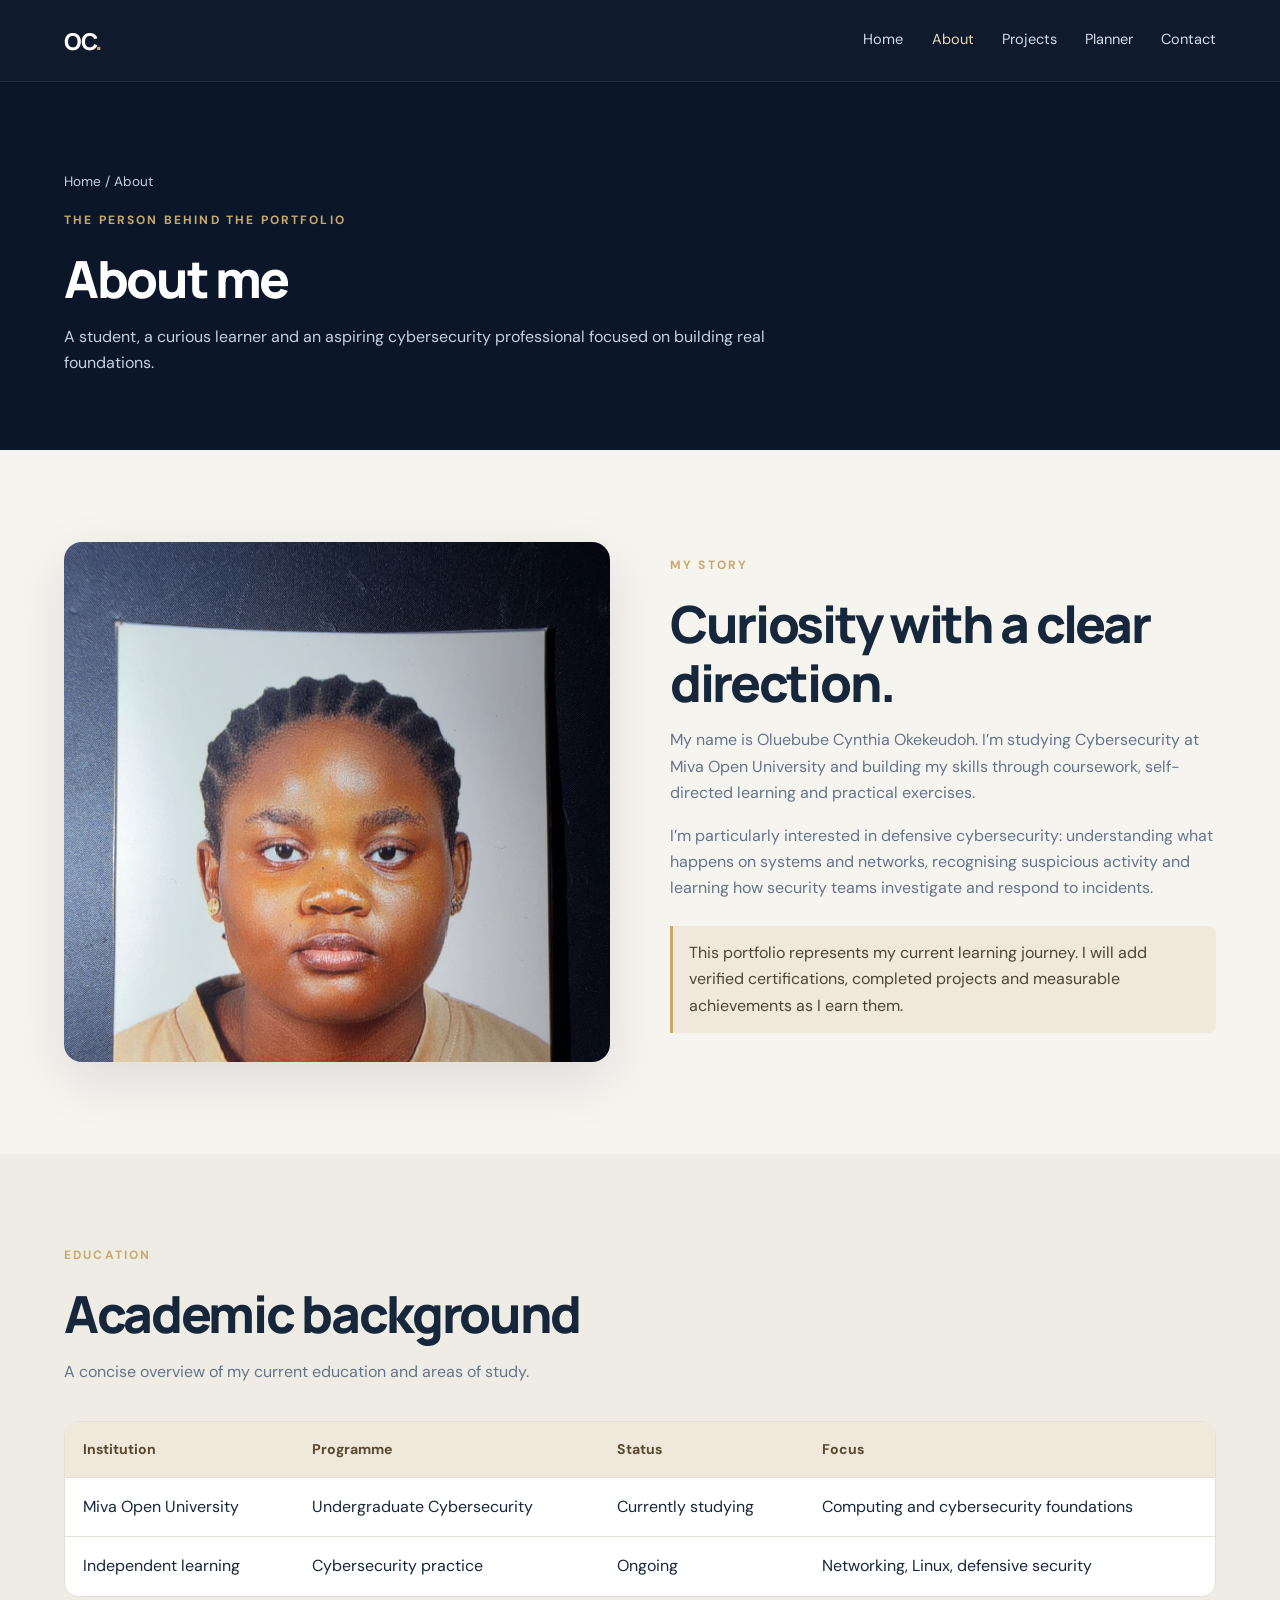
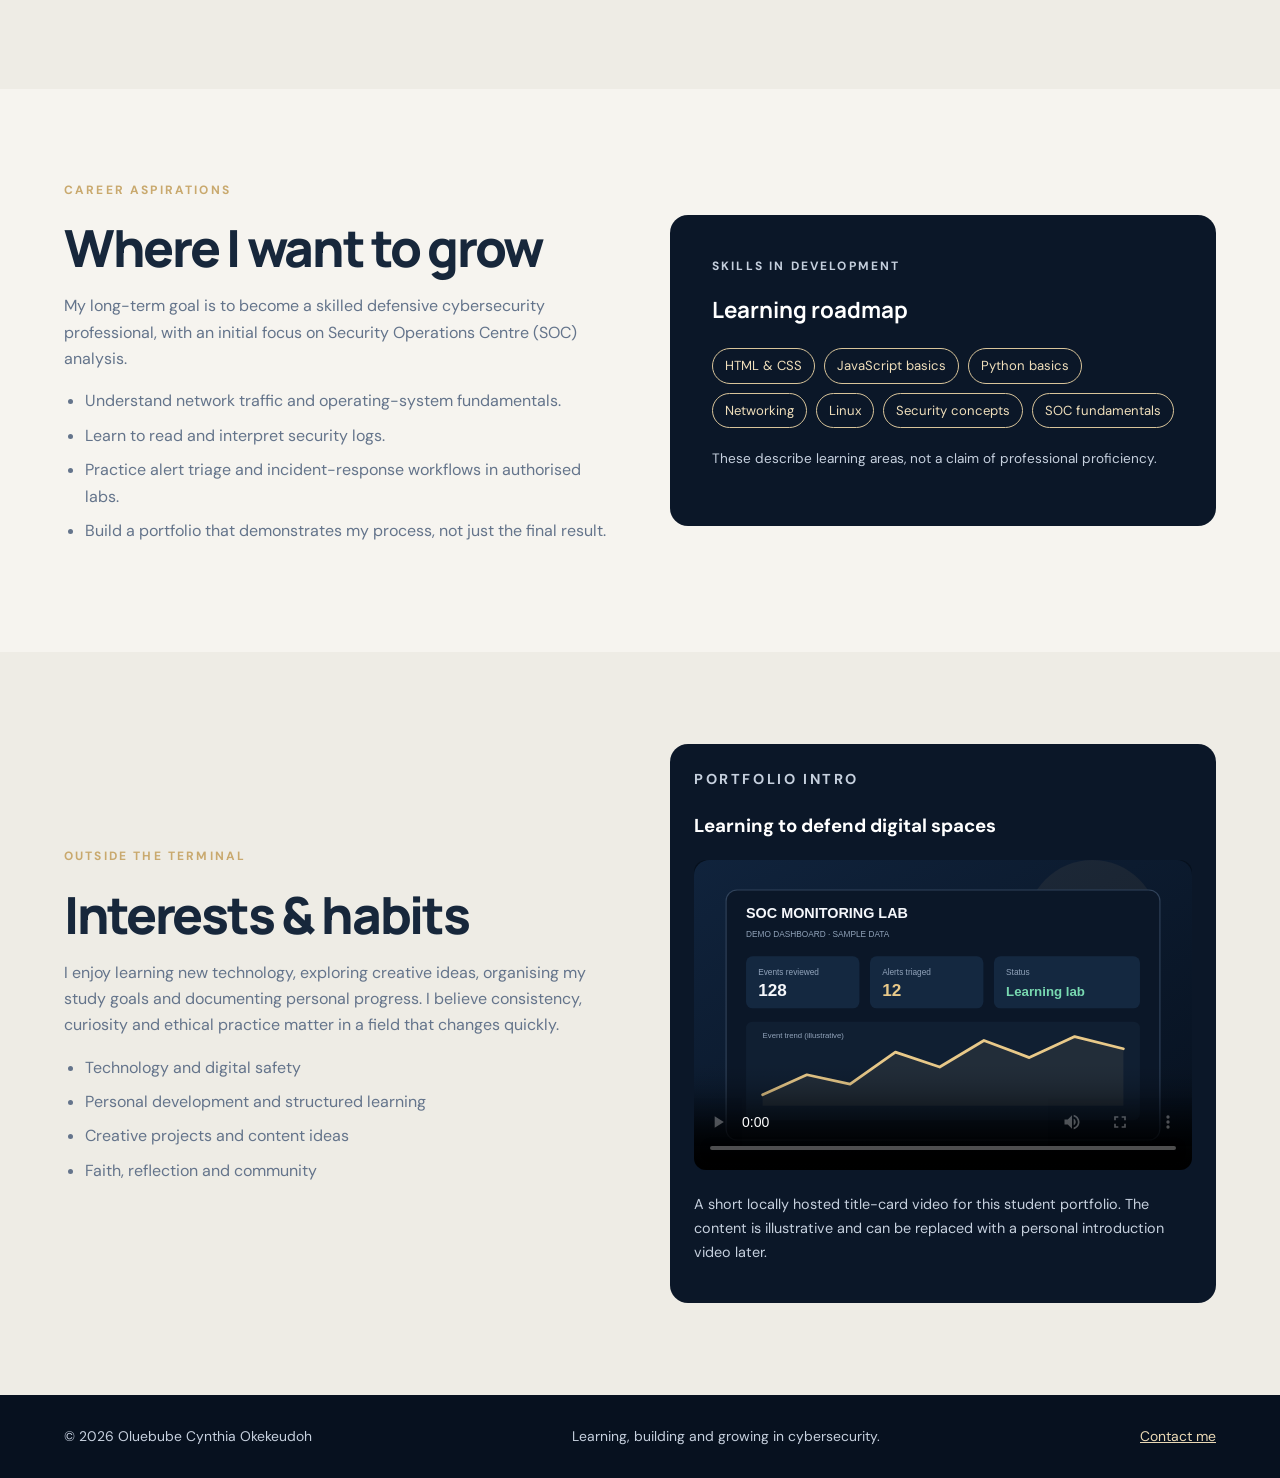
==== about.html @ e8171119 "Initial commit - my awesome website" ====
<!DOCTYPE html>
<html lang="en"><head><meta charset="UTF-8"><meta name="viewport" content="width=device-width, initial-scale=1.0"><meta name="description" content="About Oluebube Cynthia Okekeudoh, her education, career interests and technical learning."><title>About Me | Oluebube Cynthia Okekeudoh</title><link rel="stylesheet" href="style.css"><script src="script.js" defer></script></head>
<body><header class="site-header"><a class="brand" href="index.html">OC<span>.</span></a><button class="menu-toggle" aria-expanded="false" aria-controls="main-nav">Menu ☰</button><nav id="main-nav" aria-label="Main navigation"><a href="index.html">Home</a><a href="about.html" aria-current="page">About</a><a href="projects.html">Projects</a><a href="planner.html">Planner</a><a href="contact.html">Contact</a></nav></header>
<main><section class="page-heading"><div class="container"><p class="breadcrumb">Home / About</p><p class="eyebrow">THE PERSON BEHIND THE PORTFOLIO</p><h1>About me</h1><p>A student, a curious learner and an aspiring cybersecurity professional focused on building real foundations.</p></div></section>
<section class="section"><div class="container split"><div><img class="about-photo" src="images/profile.jpg" alt="Portrait of Oluebube Cynthia Okekeudoh"></div><div><p class="eyebrow">MY STORY</p><h2>Curiosity with a clear direction.</h2><p class="section-intro">My name is Oluebube Cynthia Okekeudoh. I’m studying Cybersecurity at Miva Open University and building my skills through coursework, self-directed learning and practical exercises.</p><p class="section-intro" style="margin-top:16px">I’m particularly interested in defensive cybersecurity: understanding what happens on systems and networks, recognising suspicious activity and learning how security teams investigate and respond to incidents.</p><p class="notice" style="margin-top:24px">This portfolio represents my current learning journey. I will add verified certifications, completed projects and measurable achievements as I earn them.</p></div></div></section>
<section class="section" style="background:#eeece5"><div class="container"><div class="section-head"><p class="eyebrow">EDUCATION</p><h2>Academic background</h2><p class="section-intro">A concise overview of my current education and areas of study.</p></div><div class="table-wrap"><table><thead><tr><th>Institution</th><th>Programme</th><th>Status</th><th>Focus</th></tr></thead><tbody><tr><td>Miva Open University</td><td>Undergraduate Cybersecurity</td><td>Currently studying</td><td>Computing and cybersecurity foundations</td></tr><tr><td>Independent learning</td><td>Cybersecurity practice</td><td>Ongoing</td><td>Networking, Linux, defensive security</td></tr></tbody></table></div></div></section>
<section class="section"><div class="container split"><div><p class="eyebrow">CAREER ASPIRATIONS</p><h2>Where I want to grow</h2><p class="section-intro">My long-term goal is to become a skilled defensive cybersecurity professional, with an initial focus on Security Operations Centre (SOC) analysis.</p><ul class="bullet-list"><li>Understand network traffic and operating-system fundamentals.</li><li>Learn to read and interpret security logs.</li><li>Practice alert triage and incident-response workflows in authorised labs.</li><li>Build a portfolio that demonstrates my process, not just the final result.</li></ul></div><div class="feature-panel"><p class="eyebrow">SKILLS IN DEVELOPMENT</p><h3>Learning roadmap</h3><div class="pill-row"><span class="pill">HTML & CSS</span><span class="pill">JavaScript basics</span><span class="pill">Python basics</span><span class="pill">Networking</span><span class="pill">Linux</span><span class="pill">Security concepts</span><span class="pill">SOC fundamentals</span></div><p class="small-note" style="color:#c6d0de;margin-top:20px">These describe learning areas, not a claim of professional proficiency.</p></div></div></section>
<section class="section" style="background:#eeece5"><div class="container split"><div><p class="eyebrow">OUTSIDE THE TERMINAL</p><h2>Interests & habits</h2><p class="section-intro">I enjoy learning new technology, exploring creative ideas, organising my study goals and documenting personal progress. I believe consistency, curiosity and ethical practice matter in a field that changes quickly.</p><ul class="bullet-list"><li>Technology and digital safety</li><li>Personal development and structured learning</li><li>Creative projects and content ideas</li><li>Faith, reflection and community</li></ul></div><div class="media-panel"><p class="eyebrow">PORTFOLIO INTRO</p><h3>Learning to defend digital spaces</h3><video controls preload="metadata" poster="images/project-soc.svg"><source src="media/cybersecurity-intro.mp4" type="video/mp4">Your browser does not support HTML5 video.</video><p>A short locally hosted title-card video for this student portfolio. The content is illustrative and can be replaced with a personal introduction video later.</p></div></div></section>
</main><footer class="site-footer"><p>© <span id="current-year"></span> Oluebube Cynthia Okekeudoh</p><p>Learning, building and growing in cybersecurity.</p><p><a href="contact.html">Contact me</a></p></footer></body></html>
---- style.css ----
@import url("https://fonts.googleapis.com/css2?family=DM+Sans:wght@400;500;600;700&family=Manrope:wght@400;500;600;700;800&display=swap");
:root {
  --navy: #0b1728;
  --navy2: #12243a;
  --ink: #17273b;
  --muted: #64748b;
  --gold: #c9a96e;
  --gold-light: #ead9b5;
  --paper: #f6f4ef;
  --white: #fff;
  --line: #e4e0d7;
  --green: #26795d;
  --shadow: 0 18px 55px rgba(11, 23, 40, 0.1);
}
* {
  box-sizing: border-box;
}
html {
  scroll-behavior: smooth;
}
body {
  margin: 0;
  background: var(--paper);
  color: var(--ink);
  font-family: "DM Sans", Arial, sans-serif;
  line-height: 1.65;
}
img {
  max-width: 100%;
  display: block;
}
a {
  color: inherit;
}
button,
input,
textarea {
  font: inherit;
}
.site-header {
  min-height: 82px;
  padding: 18px max(5vw, 24px);
  display: flex;
  align-items: center;
  justify-content: space-between;
  gap: 28px;
  background: rgba(11, 23, 40, 0.98);
  color: #fff;
  position: sticky;
  top: 0;
  z-index: 10;
  border-bottom: 1px solid rgba(255, 255, 255, 0.08);
}
.brand {
  font:
    800 1.45rem Manrope,
    sans-serif;
  letter-spacing: -0.06em;
  text-decoration: none;
}
.brand span {
  color: var(--gold);
}
nav {
  display: flex;
  align-items: center;
  gap: clamp(12px, 2.2vw, 30px);
}
nav a {
  text-decoration: none;
  color: #d4dce7;
  font-size: 0.91rem;
  transition: color 0.2s;
}
nav a:hover,
nav a[aria-current="page"] {
  color: var(--gold-light);
}
.menu-toggle {
  display: none;
  border: 1px solid #40516a;
  background: transparent;
  color: white;
  border-radius: 10px;
  padding: 8px 11px;
}
.container {
  width: min(1160px, 90%);
  margin-inline: auto;
}
.hero {
  background:
    radial-gradient(
      circle at 80% 20%,
      rgba(201, 169, 110, 0.16),
      transparent 30%
    ),
    var(--navy);
  color: #fff;
  padding: clamp(60px, 9vw, 112px) max(5vw, 24px);
  display: grid;
  grid-template-columns: 1.25fr 0.75fr;
  gap: clamp(35px, 7vw, 90px);
  align-items: center;
  min-height: 580px;
}
.hero-content {
  max-width: 720px;
}
.eyebrow {
  font-size: 0.75rem;
  letter-spacing: 0.18em;
  font-weight: 700;
  color: var(--gold);
  text-transform: uppercase;
  margin: 0 0 18px;
}
.hero h1 {
  font:
    800 clamp(2.5rem, 5.5vw, 5.1rem)/1.08 Manrope,
    sans-serif;
  letter-spacing: -0.055em;
  margin: 0 0 24px;
}
.hero h1 span {
  color: var(--gold-light);
}
.hero-description {
  color: #c6d0de;
  max-width: 640px;
  font-size: 1.08rem;
}
.hero-actions {
  display: flex;
  align-items: center;
  gap: 24px;
  flex-wrap: wrap;
  margin-top: 32px;
}
.button {
  display: inline-flex;
  align-items: center;
  justify-content: center;
  border: 1px solid var(--gold);
  background: var(--gold);
  color: #101d2e;
  text-decoration: none;
  font-weight: 700;
  padding: 13px 20px;
  border-radius: 8px;
  transition:
    transform 0.2s,
    background 0.2s;
}
.button:hover {
  transform: translateY(-2px);
  background: #ddbd82;
}
.button.secondary {
  background: transparent;
  color: var(--gold-light);
}
.text-link {
  color: var(--gold-light);
  text-decoration: none;
  font-weight: 600;
}
.hero-image {
  justify-self: center;
  width: min(100%, 360px);
  aspect-ratio: 4/5;
  position: relative;
}
.hero-image:before {
  content: "";
  position: absolute;
  inset: 18px -18px -18px 18px;
  border: 1px solid var(--gold);
  border-radius: 18px;
}
.hero-image img {
  position: relative;
  width: 100%;
  height: 100%;
  object-fit: cover;
  object-position: center 30%;
  border-radius: 18px;
  background: #d8d1c4;
  box-shadow: var(--shadow);
}
.hero-image .initials {
  height: 100%;
  display: grid;
  place-items: center;
  background: linear-gradient(145deg, #233d5a, #0b1728);
  border-radius: 18px;
  color: var(--gold);
  font: 800 5rem Manrope;
  position: relative;
}
.section {
  padding: clamp(56px, 8vw, 92px) 0;
}
.section-head {
  max-width: 700px;
  margin-bottom: 35px;
}
.section h2,
.page-heading h1 {
  font:
    800 clamp(2rem, 4vw, 3.4rem)/1.15 Manrope,
    sans-serif;
  letter-spacing: -0.045em;
  margin: 0 0 16px;
}
.section-intro {
  color: var(--muted);
  max-width: 760px;
  margin: 0;
}
.split {
  display: grid;
  grid-template-columns: 1fr 1fr;
  gap: 60px;
  align-items: center;
}
.feature-panel {
  background: var(--navy);
  color: white;
  border-radius: 18px;
  padding: clamp(25px, 4vw, 42px);
}
.feature-panel h3 {
  font: 700 1.4rem Manrope;
  margin-top: 0;
}
.feature-panel p {
  color: #c5cfdd;
}
.pill-row {
  display: flex;
  flex-wrap: wrap;
  gap: 9px;
  margin-top: 22px;
}
.pill {
  border: 1px solid #d8c49a;
  border-radius: 999px;
  padding: 6px 12px;
  font-size: 0.82rem;
  color: #f0dfbb;
}
.focus-grid,
.project-grid,
.stats-grid {
  display: grid;
  grid-template-columns: repeat(3, 1fr);
  gap: 18px;
}
.focus-card,
.project-card,
.content-card {
  background: #fff;
  border: 1px solid var(--line);
  border-radius: 16px;
  overflow: hidden;
  box-shadow: 0 6px 22px rgba(11, 23, 40, 0.035);
}
.focus-card {
  padding: 26px;
}
.icon-box {
  width: 46px;
  height: 46px;
  border-radius: 12px;
  background: #f0e7d6;
  color: #80643a;
  display: grid;
  place-items: center;
  font-size: 1.35rem;
  margin-bottom: 18px;
}
.focus-card h3,
.project-card h3,
.content-card h3 {
  font: 700 1.16rem Manrope;
  margin: 0 0 9px;
}
.focus-card p,
.project-card p,
.content-card p {
  color: var(--muted);
  margin: 0;
}
.project-card img {
  width: 100%;
  aspect-ratio: 16/10;
  object-fit: cover;
}
.project-body {
  padding: 23px;
}
.project-tag {
  display: inline-block;
  color: #826638;
  background: #f2e8d5;
  border-radius: 999px;
  padding: 4px 9px;
  font-size: 0.73rem;
  font-weight: 700;
  margin-bottom: 12px;
}
.project-links {
  display: flex;
  gap: 15px;
  flex-wrap: wrap;
  margin-top: 17px;
}
.project-links a {
  font-size: 0.88rem;
  font-weight: 700;
  color: #73582e;
  text-decoration: none;
}
.project-links a:hover {
  text-decoration: underline;
}
.page-heading {
  padding: 75px 0 58px;
  background: var(--navy);
  color: white;
}
.page-heading .container {
  max-width: 1160px;
}
.page-heading p:not(.eyebrow) {
  color: #c6d0de;
  max-width: 760px;
}
.breadcrumb {
  font-size: 0.85rem;
  color: #aebacc;
  margin-bottom: 18px;
}
.about-photo {
  width: 100%;
  max-height: 520px;
  object-fit: cover;
  object-position: center 25%;
  border-radius: 18px;
  box-shadow: var(--shadow);
}
.bullet-list {
  padding-left: 21px;
  color: var(--muted);
}
.bullet-list li {
  margin: 8px 0;
}
.table-wrap {
  overflow-x: auto;
  border: 1px solid var(--line);
  border-radius: 14px;
  background: white;
}
table {
  border-collapse: collapse;
  width: 100%;
  min-width: 520px;
}
th,
td {
  text-align: left;
  padding: 16px 18px;
  border-bottom: 1px solid var(--line);
}
th {
  background: #f0e8da;
  color: #59482e;
  font-size: 0.88rem;
}
tr:last-child td {
  border-bottom: 0;
}
.media-panel {
  background: var(--navy);
  color: #fff;
  border-radius: 18px;
  padding: 24px;
}
.media-panel video {
  width: 100%;
  border-radius: 12px;
  background: #06101d;
}
.media-panel p {
  color: #c6d0de;
  font-size: 0.9rem;
}
.planner-layout {
  display: grid;
  grid-template-columns: 0.8fr 1.2fr;
  gap: 25px;
  align-items: start;
}
.planner-form,
.task-panel,
.form-card {
  background: white;
  border: 1px solid var(--line);
  border-radius: 16px;
  padding: 25px;
  box-shadow: 0 6px 22px rgba(11, 23, 40, 0.035);
}
label {
  display: block;
  font-weight: 700;
  font-size: 0.9rem;
  margin: 0 0 7px;
}
input,
textarea,
select {
  width: 100%;
  padding: 12px 13px;
  border: 1px solid #cbd2db;
  border-radius: 8px;
  background: #fff;
  color: var(--ink);
  outline: none;
}
input:focus,
textarea:focus,
select:focus {
  border-color: #a98549;
  box-shadow: 0 0 0 3px rgba(201, 169, 110, 0.18);
}
.field {
  margin-bottom: 18px;
}
.form-message {
  min-height: 25px;
  font-size: 0.88rem;
  margin-top: 10px;
}
.form-message.error {
  color: #a22d2d;
}
.form-message.success {
  color: var(--green);
}
.task-list {
  list-style: none;
  margin: 0;
  padding: 0;
  display: grid;
  gap: 11px;
}
.task-item {
  display: flex;
  align-items: flex-start;
  gap: 12px;
  padding: 14px;
  border: 1px solid var(--line);
  border-radius: 10px;
  background: #fff;
}
.task-item input[type="checkbox"] {
  width: 18px;
  height: 18px;
  margin-top: 4px;
  accent-color: #26795d;
}
.task-text {
  flex: 1;
  overflow-wrap: anywhere;
}
.task-text.completed {
  text-decoration: line-through;
  color: #7a8797;
}
.task-meta {
  font-size: 0.78rem;
  color: var(--muted);
  display: block;
}
.delete-task {
  border: 0;
  background: #f8e9e7;
  color: #922f2a;
  padding: 7px 10px;
  border-radius: 7px;
  cursor: pointer;
}
.empty-state {
  color: var(--muted);
  padding: 24px 0;
  text-align: center;
}
.contact-grid {
  display: grid;
  grid-template-columns: 0.8fr 1.2fr;
  gap: 28px;
  align-items: start;
}
.contact-info {
  background: var(--navy);
  color: white;
  border-radius: 16px;
  padding: 28px;
}
.contact-info p {
  color: #c6d0de;
}
.contact-info a {
  color: var(--gold-light);
}
.contact-detail {
  padding: 14px 0;
  border-bottom: 1px solid #34465c;
}
.contact-detail:last-child {
  border-bottom: 0;
}
.site-footer {
  background: #07111f;
  color: #c6d0de;
  padding: 30px max(5vw, 24px);
  display: flex;
  justify-content: space-between;
  gap: 20px;
  flex-wrap: wrap;
  font-size: 0.87rem;
}
.site-footer p {
  margin: 0;
}
.site-footer a {
  color: var(--gold-light);
}
.notice {
  padding: 14px 16px;
  border-left: 3px solid var(--gold);
  background: #f0e8da;
  color: #4d4435;
  border-radius: 0 8px 8px 0;
}
.small-note {
  font-size: 0.85rem;
  color: var(--muted);
}
.fade-in {
  animation: fadeUp 0.65s ease both;
}
@keyframes fadeUp {
  from {
    opacity: 0;
    transform: translateY(14px);
  }
  to {
    opacity: 1;
    transform: translateY(0);
  }
}
@media (max-width: 850px) {
  .hero {
    grid-template-columns: 1fr 0.65fr;
  }
  .hero-image {
    width: min(100%, 280px);
  }
  .focus-grid,
  .project-grid,
  .stats-grid {
    grid-template-columns: repeat(2, 1fr);
  }
  .split {
    gap: 30px;
  }
  .planner-layout,
  .contact-grid {
    grid-template-columns: 1fr;
  }
}
@media (max-width: 640px) {
  .site-header {
    min-height: 72px;
    flex-wrap: wrap;
  }
  .menu-toggle {
    display: block;
  }
  nav {
    display: none;
    order: 3;
    flex-direction: column;
    align-items: stretch;
    width: 100%;
    gap: 0;
    padding-top: 8px;
  }
  nav.open {
    display: flex;
  }
  nav a {
    padding: 12px 0;
    border-top: 1px solid #2b3b50;
  }
  .hero {
    grid-template-columns: 1fr;
    padding-top: 58px;
    padding-bottom: 68px;
  }
  .hero-image {
    width: min(78%, 290px);
    margin: 20px auto 0;
  }
  .hero h1 {
    font-size: clamp(2.4rem, 12vw, 3.7rem);
  }
  .split {
    grid-template-columns: 1fr;
  }
  .focus-grid,
  .project-grid,
  .stats-grid {
    grid-template-columns: 1fr;
  }
  .page-heading {
    padding: 55px 0 42px;
  }
  .section {
    padding: 54px 0;
  }
  .site-footer {
    flex-direction: column;
  }
  .planner-form,
  .task-panel,
  .form-card {
    padding: 20px;
  }
  .contact-info {
    padding: 22px;
  }
}
@media (prefers-reduced-motion: reduce) {
  html {
    scroll-behavior: auto;
  }
  *,
  *::before,
  *::after {
    animation-duration: 0.01ms !important;
    transition-duration: 0.01ms !important;
  }
}
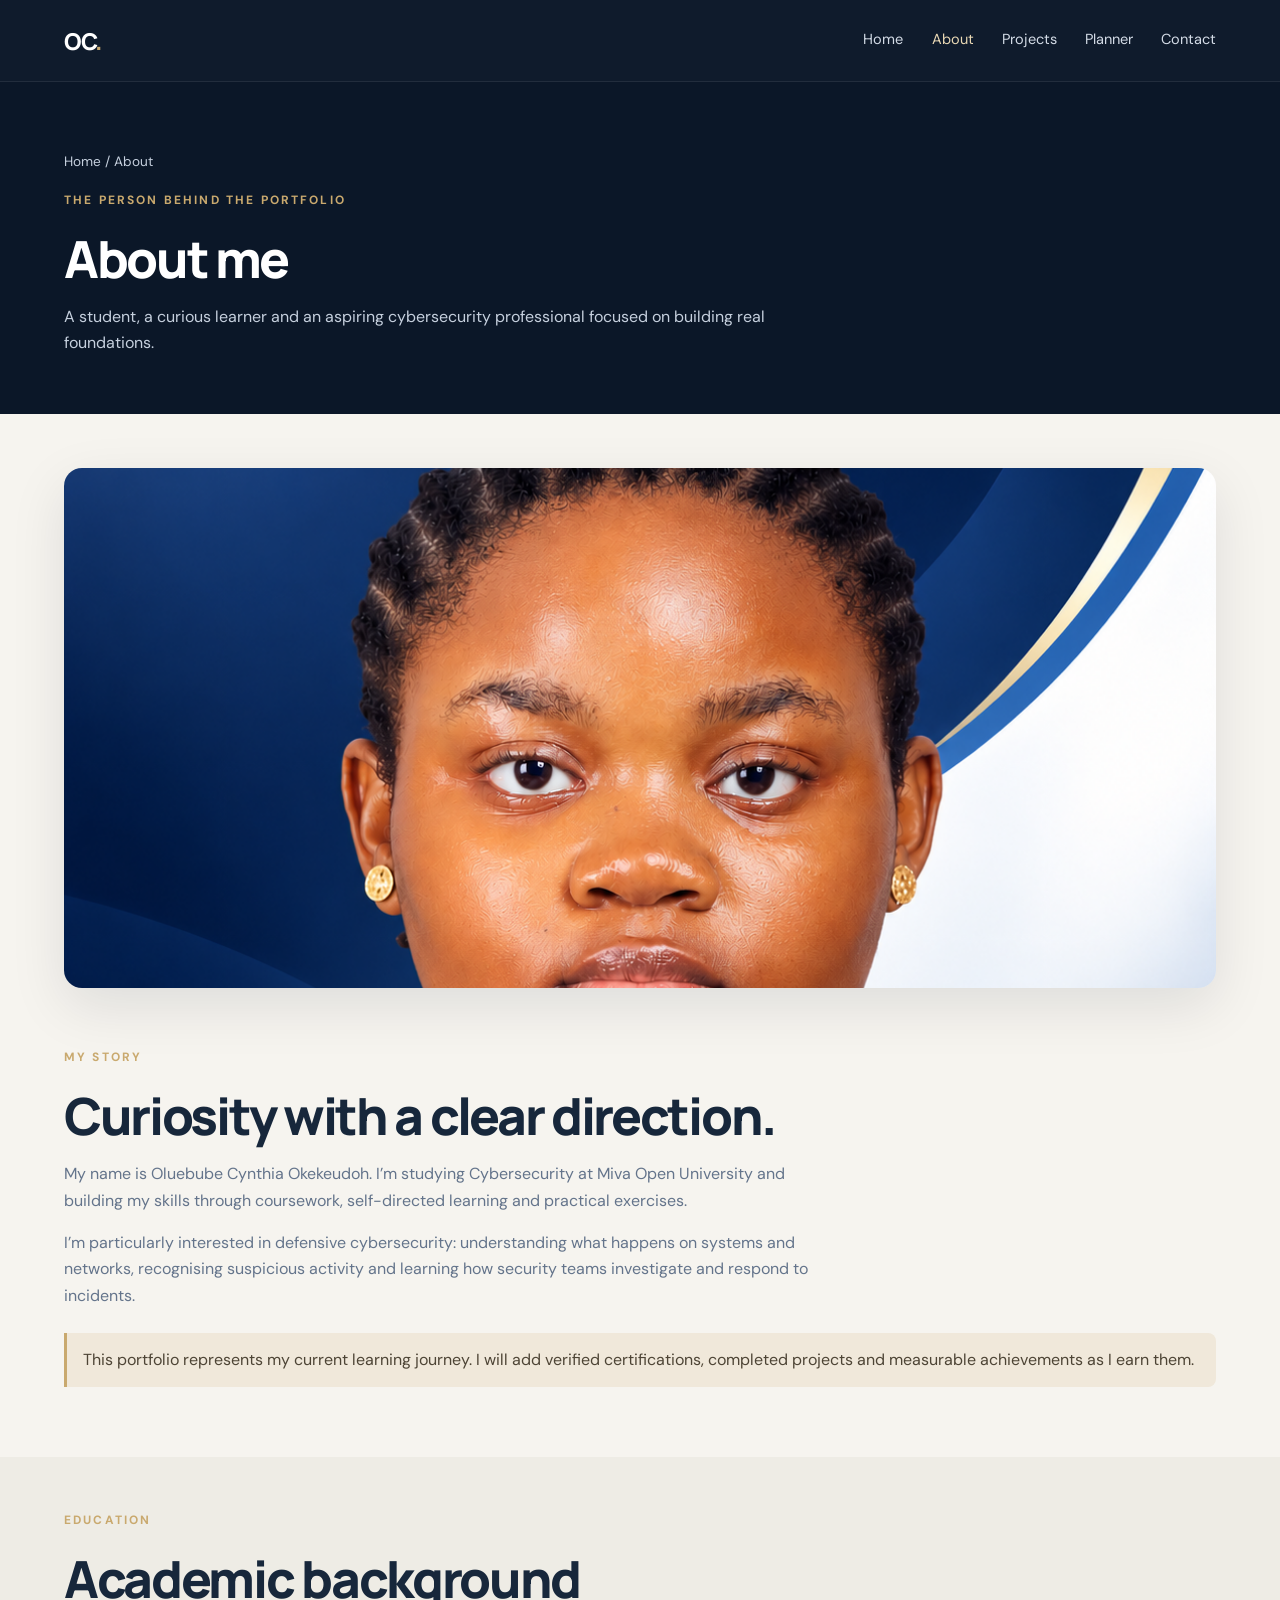
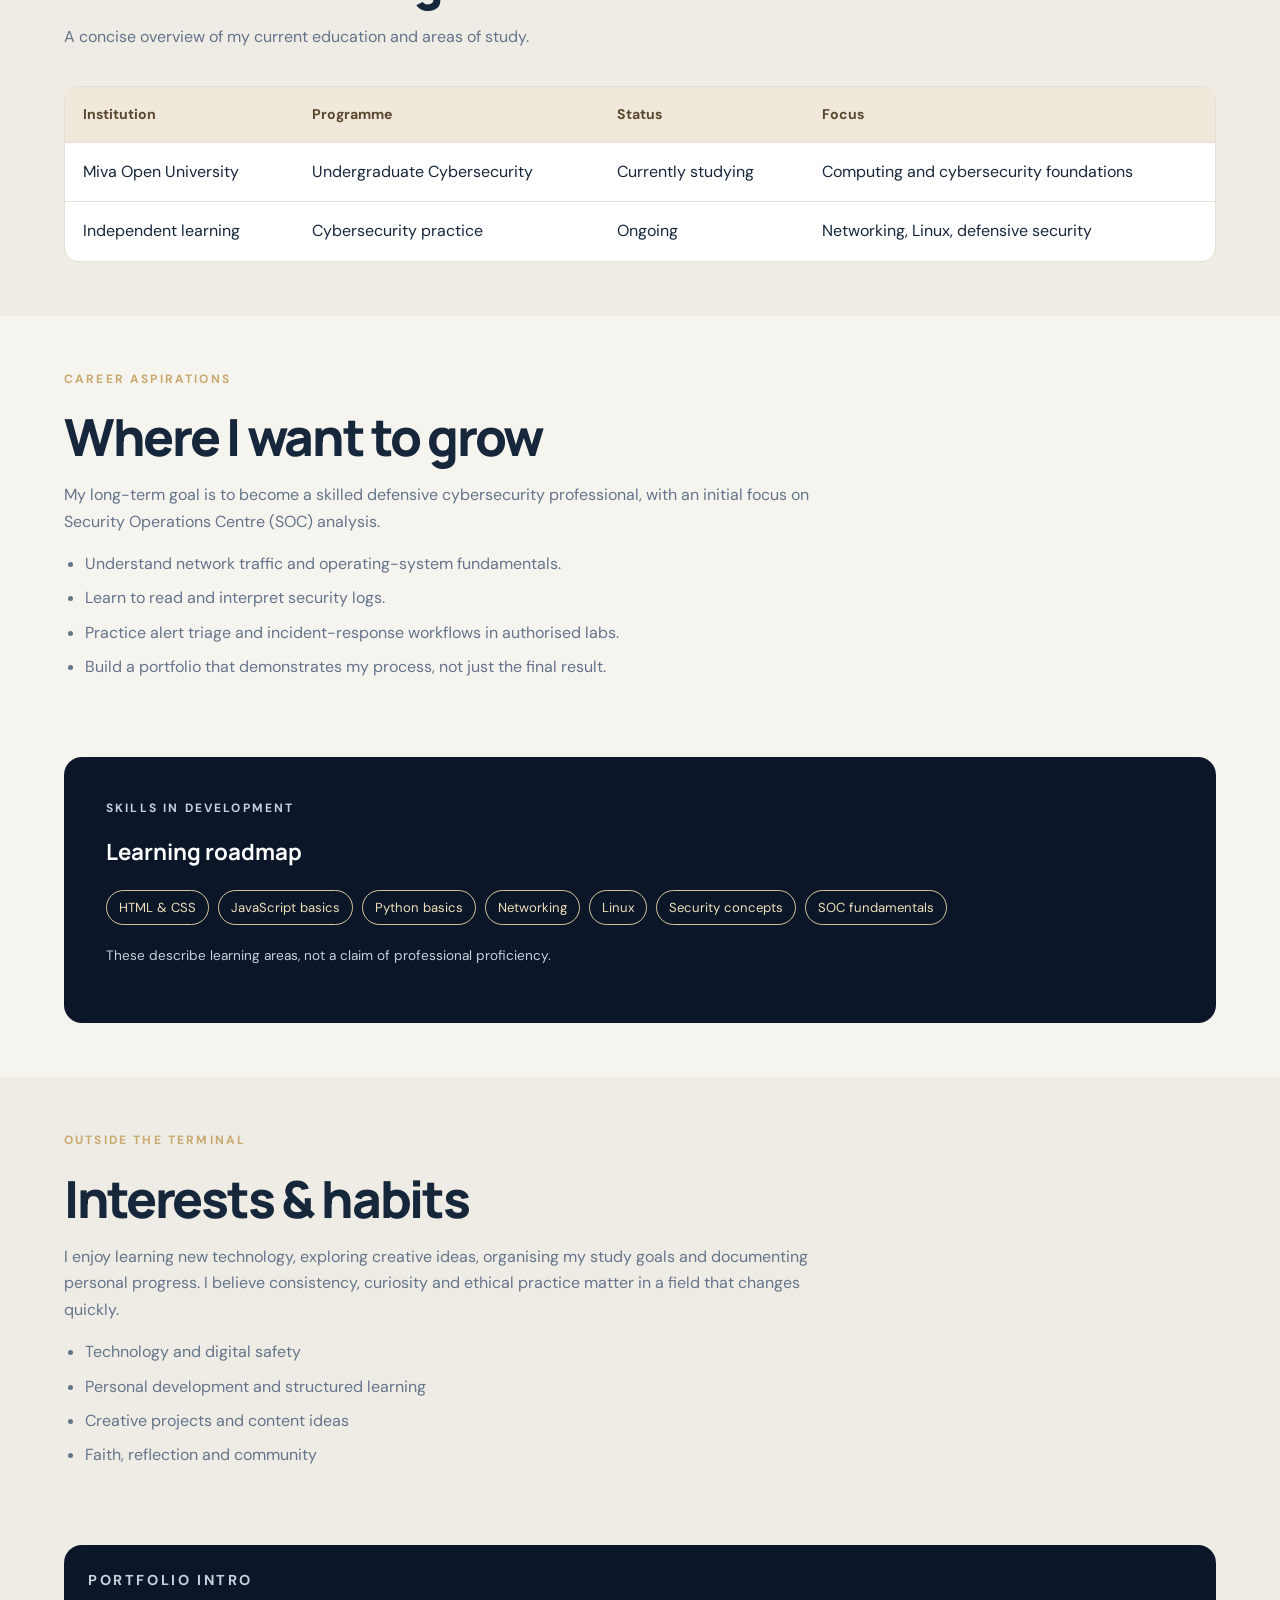
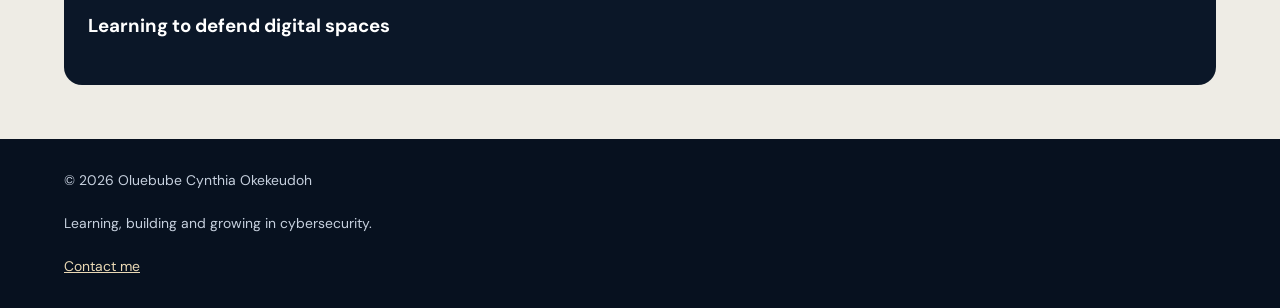
==== commit b6a25176: "Remove intro video from portfolio" ====
--- a/about.html
+++ b/about.html
@@ -5,5 +5,5 @@
 <section class="section"><div class="container split"><div><img class="about-photo" src="images/profile.jpg" alt="Portrait of Oluebube Cynthia Okekeudoh"></div><div><p class="eyebrow">MY STORY</p><h2>Curiosity with a clear direction.</h2><p class="section-intro">My name is Oluebube Cynthia Okekeudoh. I’m studying Cybersecurity at Miva Open University and building my skills through coursework, self-directed learning and practical exercises.</p><p class="section-intro" style="margin-top:16px">I’m particularly interested in defensive cybersecurity: understanding what happens on systems and networks, recognising suspicious activity and learning how security teams investigate and respond to incidents.</p><p class="notice" style="margin-top:24px">This portfolio represents my current learning journey. I will add verified certifications, completed projects and measurable achievements as I earn them.</p></div></div></section>
 <section class="section" style="background:#eeece5"><div class="container"><div class="section-head"><p class="eyebrow">EDUCATION</p><h2>Academic background</h2><p class="section-intro">A concise overview of my current education and areas of study.</p></div><div class="table-wrap"><table><thead><tr><th>Institution</th><th>Programme</th><th>Status</th><th>Focus</th></tr></thead><tbody><tr><td>Miva Open University</td><td>Undergraduate Cybersecurity</td><td>Currently studying</td><td>Computing and cybersecurity foundations</td></tr><tr><td>Independent learning</td><td>Cybersecurity practice</td><td>Ongoing</td><td>Networking, Linux, defensive security</td></tr></tbody></table></div></div></section>
 <section class="section"><div class="container split"><div><p class="eyebrow">CAREER ASPIRATIONS</p><h2>Where I want to grow</h2><p class="section-intro">My long-term goal is to become a skilled defensive cybersecurity professional, with an initial focus on Security Operations Centre (SOC) analysis.</p><ul class="bullet-list"><li>Understand network traffic and operating-system fundamentals.</li><li>Learn to read and interpret security logs.</li><li>Practice alert triage and incident-response workflows in authorised labs.</li><li>Build a portfolio that demonstrates my process, not just the final result.</li></ul></div><div class="feature-panel"><p class="eyebrow">SKILLS IN DEVELOPMENT</p><h3>Learning roadmap</h3><div class="pill-row"><span class="pill">HTML & CSS</span><span class="pill">JavaScript basics</span><span class="pill">Python basics</span><span class="pill">Networking</span><span class="pill">Linux</span><span class="pill">Security concepts</span><span class="pill">SOC fundamentals</span></div><p class="small-note" style="color:#c6d0de;margin-top:20px">These describe learning areas, not a claim of professional proficiency.</p></div></div></section>
-<section class="section" style="background:#eeece5"><div class="container split"><div><p class="eyebrow">OUTSIDE THE TERMINAL</p><h2>Interests & habits</h2><p class="section-intro">I enjoy learning new technology, exploring creative ideas, organising my study goals and documenting personal progress. I believe consistency, curiosity and ethical practice matter in a field that changes quickly.</p><ul class="bullet-list"><li>Technology and digital safety</li><li>Personal development and structured learning</li><li>Creative projects and content ideas</li><li>Faith, reflection and community</li></ul></div><div class="media-panel"><p class="eyebrow">PORTFOLIO INTRO</p><h3>Learning to defend digital spaces</h3><video controls preload="metadata" poster="images/project-soc.svg"><source src="media/cybersecurity-intro.mp4" type="video/mp4">Your browser does not support HTML5 video.</video><p>A short locally hosted title-card video for this student portfolio. The content is illustrative and can be replaced with a personal introduction video later.</p></div></div></section>
+<section class="section" style="background:#eeece5"><div class="container split"><div><p class="eyebrow">OUTSIDE THE TERMINAL</p><h2>Interests & habits</h2><p class="section-intro">I enjoy learning new technology, exploring creative ideas, organising my study goals and documenting personal progress. I believe consistency, curiosity and ethical practice matter in a field that changes quickly.</p><ul class="bullet-list"><li>Technology and digital safety</li><li>Personal development and structured learning</li><li>Creative projects and content ideas</li><li>Faith, reflection and community</li></ul></div><div class="media-panel"><p class="eyebrow">PORTFOLIO INTRO</p><h3>Learning to defend digital spaces</h3></div></div></section>
 </main><footer class="site-footer"><p>© <span id="current-year"></span> Oluebube Cynthia Okekeudoh</p><p>Learning, building and growing in cybersecurity.</p><p><a href="contact.html">Contact me</a></p></footer></body></html>
--- a/style.css
+++ b/style.css
@@ -183,7 +183,7 @@
   width: 100%;
   height: 100%;
   object-fit: cover;
-  object-position: center 30%;
+  object-position: center center;
   border-radius: 18px;
   background: #d8d1c4;
   box-shadow: var(--shadow);
@@ -612,8 +612,16 @@
     padding-bottom: 68px;
   }
   .hero-image {
-    width: min(78%, 290px);
-    margin: 20px auto 0;
+  width: min(100%, 320px);
+  height: 380px;
+  object-fit: cover;
+  object-position: center top;
+  margin: 20px auto 0;
+}
+
+
+  
+    
   }
   .hero h1 {
     font-size: clamp(2.4rem, 12vw, 3.7rem);
@@ -643,7 +651,7 @@
   .contact-info {
     padding: 22px;
   }
-}
+
 @media (prefers-reduced-motion: reduce) {
   html {
     scroll-behavior: auto;
